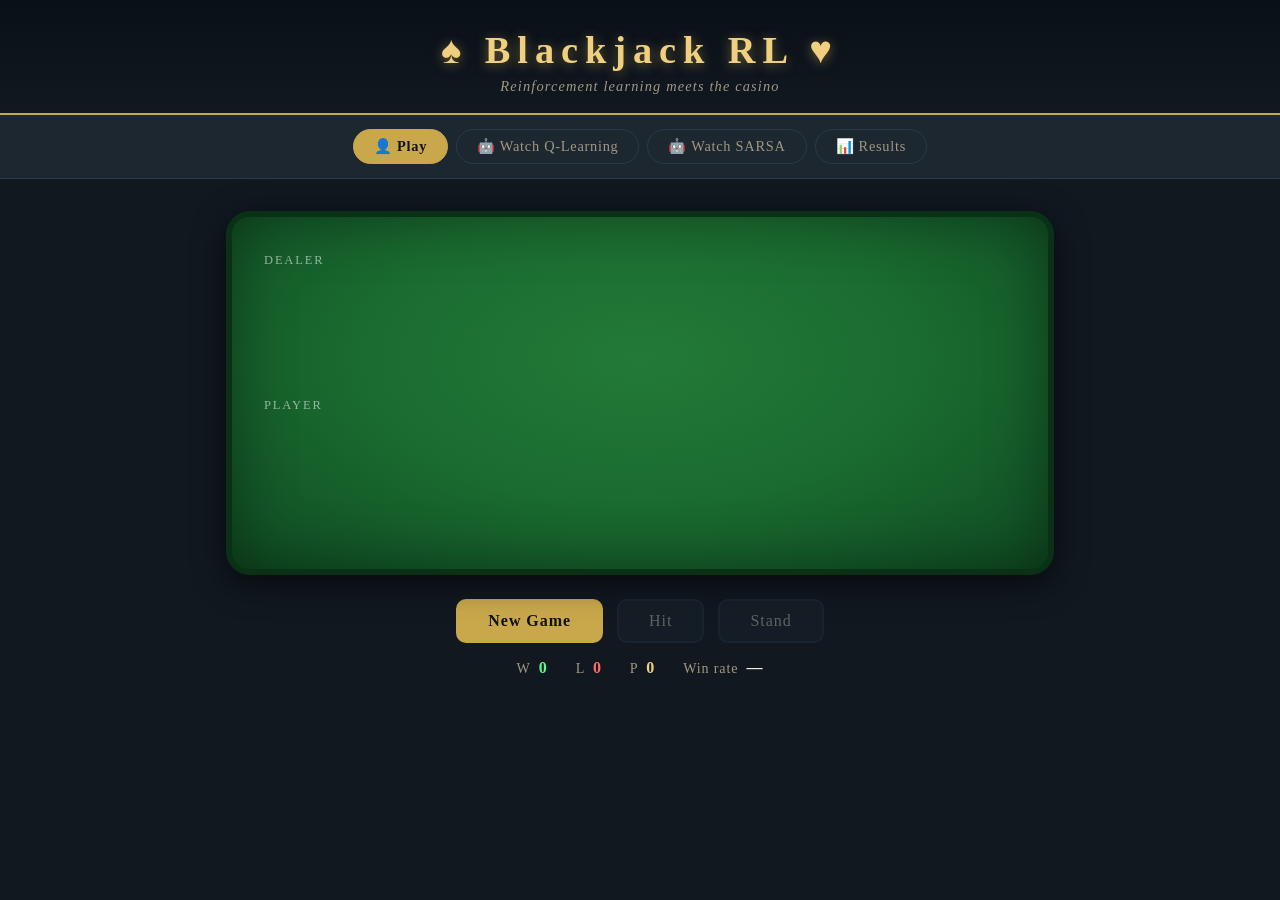
==== templates/index.html @ 24c7f141 "Add Flask web interface for blackjack RL project The web app uses the teammates' game engine (Card, " ====
<!DOCTYPE html>
<html lang="en">
<head>
  <meta charset="UTF-8" />
  <meta name="viewport" content="width=device-width, initial-scale=1.0" />
  <title>Blackjack RL</title>
  <link rel="stylesheet" href="/static/style.css" />
</head>
<body>

  <!-- ── Header ─────────────────────────────────────────────────────────── -->
  <header>
    <h1>&#9824; Blackjack RL &#9829;</h1>
    <p class="subtitle">Reinforcement learning meets the casino</p>
  </header>

  <!-- ── Mode selector ──────────────────────────────────────────────────── -->
  <div class="mode-bar">
    <button class="mode-btn active" data-mode="human">&#128100; Play</button>
    <button class="mode-btn"        data-mode="qlearning">&#129302; Watch Q-Learning</button>
    <button class="mode-btn"        data-mode="sarsa">&#129302; Watch SARSA</button>
    <button class="mode-btn"        data-mode="results">&#128202; Results</button>
  </div>

  <!-- ── Main content ───────────────────────────────────────────────────── -->
  <main>

    <!-- Game table (shown in human / AI watch modes) -->
    <section id="game-section">

      <div class="table-felt">

        <!-- Dealer area -->
        <div class="hand-area" id="dealer-area">
          <div class="hand-label">
            <span>DEALER</span>
            <span class="score" id="dealer-score"></span>
          </div>
          <div class="cards" id="dealer-cards"></div>
        </div>

        <!-- Outcome banner -->
        <div class="outcome-banner hidden" id="outcome-banner"></div>

        <!-- Player area -->
        <div class="hand-area" id="player-area">
          <div class="hand-label">
            <span>PLAYER</span>
            <span class="score" id="player-score"></span>
          </div>
          <div class="cards" id="player-cards"></div>
        </div>

      </div><!-- .table-felt -->

      <!-- Human controls -->
      <div class="controls" id="human-controls">
        <button id="btn-new"   class="ctrl-btn primary">New Game</button>
        <button id="btn-hit"   class="ctrl-btn" disabled>Hit</button>
        <button id="btn-stand" class="ctrl-btn" disabled>Stand</button>
      </div>

      <!-- AI watch controls -->
      <div class="controls hidden" id="ai-controls">
        <button id="btn-ai-new" class="ctrl-btn primary">New Game</button>
        <div class="speed-control">
          <label>Speed
            <input type="range" id="speed-slider"
                   min="200" max="1500" value="700" step="100" />
          </label>
          <span id="speed-label">0.7 s / move</span>
        </div>
      </div>

      <!-- Session stats bar -->
      <div class="session-stats">
        <span class="stat win">W <strong id="stat-w">0</strong></span>
        <span class="stat loss">L <strong id="stat-l">0</strong></span>
        <span class="stat push">P <strong id="stat-p">0</strong></span>
        <span class="stat rate">Win rate <strong id="stat-rate">—</strong></span>
      </div>

    </section><!-- #game-section -->

    <!-- Results panel (shown when "Results" mode is active) -->
    <section id="results-section" class="hidden">

      <h2>Experiment Results</h2>
      <p class="results-note">
        From <code>train_agents.py</code> — 10 000 training episodes,
        5 000 evaluation episodes, averaged over 3 random seeds.
      </p>

      <div class="results-table-wrap">
        <table id="results-table">
          <thead>
            <tr>
              <th>Algorithm</th><th>Schedule</th><th>Seed</th>
              <th>Wins</th><th>Losses</th><th>Draws</th>
              <th>Win Rate</th><th>Avg Reward</th>
            </tr>
          </thead>
          <tbody id="results-tbody"></tbody>
        </table>
      </div>

      <h2>Learning Curves</h2>
      <p class="results-note">
        Win rate evaluated every 1 000 training episodes.
        Shaded bands show min–max range across seeds.
      </p>
      <canvas id="curves-canvas" width="800" height="380"></canvas>

    </section><!-- #results-section -->

  </main>

  <script src="/static/script.js"></script>
</body>
</html>
---- static/style.css ----
/* style.css — Blackjack RL web interface */

/* ── Reset & base ─────────────────────────────────────────────────────────── */
*, *::before, *::after { box-sizing: border-box; margin: 0; padding: 0; }

:root {
  --felt:        #1a6b30;
  --felt-dark:   #0f4a21;
  --felt-light:  #237a38;
  --gold:        #c9a84c;
  --gold-light:  #f0d080;
  --text:        #f0ece0;
  --text-dim:    #a09880;
  --card-bg:     #fdfaf2;
  --red:         #c0392b;
  --win-green:   #27ae60;
  --loss-red:    #c0392b;
  --push-gold:   #f39c12;
  --bg:          #111820;
  --panel:       #1c2730;
  --border:      #2a3a4a;
  --radius:      10px;
}

html, body {
  height: 100%;
  font-family: 'Georgia', serif;
  background: var(--bg);
  color: var(--text);
}

/* ── Header ───────────────────────────────────────────────────────────────── */
header {
  text-align: center;
  padding: 28px 0 18px;
  background: linear-gradient(180deg, #0a1018 0%, #111820 100%);
  border-bottom: 2px solid var(--gold);
}

header h1 {
  font-size: 2.4rem;
  letter-spacing: .18em;
  color: var(--gold-light);
  text-shadow: 0 2px 12px rgba(201,168,76,.5);
}

header .subtitle {
  margin-top: 6px;
  font-size: .9rem;
  color: var(--text-dim);
  font-style: italic;
  letter-spacing: .08em;
}

/* ── Mode bar ─────────────────────────────────────────────────────────────── */
.mode-bar {
  display: flex;
  justify-content: center;
  gap: 8px;
  padding: 14px 16px;
  background: var(--panel);
  border-bottom: 1px solid var(--border);
  flex-wrap: wrap;
}

.mode-btn {
  padding: 8px 20px;
  border: 1px solid var(--border);
  border-radius: 20px;
  background: transparent;
  color: var(--text-dim);
  font-size: .9rem;
  cursor: pointer;
  transition: all .2s;
  font-family: inherit;
  letter-spacing: .05em;
}

.mode-btn:hover  { border-color: var(--gold); color: var(--gold); }
.mode-btn.active {
  background: var(--gold);
  border-color: var(--gold);
  color: #111;
  font-weight: bold;
}

/* ── Main layout ──────────────────────────────────────────────────────────── */
main {
  max-width: 860px;
  margin: 32px auto;
  padding: 0 16px;
}

.hidden { display: none !important; }

/* ── Table felt ───────────────────────────────────────────────────────────── */
.table-felt {
  background: radial-gradient(ellipse at 50% 40%,
    var(--felt-light) 0%, var(--felt) 50%, var(--felt-dark) 100%);
  border-radius: 24px;
  border: 6px solid #0a3015;
  box-shadow:
    inset 0 0 60px rgba(0,0,0,.35),
    0 8px 32px rgba(0,0,0,.6);
  padding: 36px 32px;
  min-height: 340px;
  display: flex;
  flex-direction: column;
  gap: 10px;
  position: relative;
}

/* ── Hand areas ───────────────────────────────────────────────────────────── */
.hand-area {
  display: flex;
  flex-direction: column;
  gap: 10px;
}

.hand-label {
  display: flex;
  align-items: baseline;
  gap: 10px;
  font-size: .78rem;
  letter-spacing: .15em;
  color: rgba(255,255,255,.55);
  text-transform: uppercase;
}

.hand-label .score {
  font-size: 1.1rem;
  font-weight: bold;
  color: var(--gold-light);
}

.cards {
  display: flex;
  flex-wrap: wrap;
  gap: 10px;
  min-height: 110px;
  align-items: center;
}

/* ── Playing card ─────────────────────────────────────────────────────────── */
.card {
  width: 72px;
  height: 104px;
  background: var(--card-bg);
  border-radius: 8px;
  box-shadow: 2px 4px 10px rgba(0,0,0,.45);
  display: grid;
  grid-template-rows: 1fr auto 1fr;
  padding: 6px 7px;
  font-weight: bold;
  position: relative;
  animation: deal .25s ease-out;
  flex-shrink: 0;
}

@keyframes deal {
  from { opacity: 0; transform: translateY(-18px) scale(.9); }
  to   { opacity: 1; transform: translateY(0)     scale(1);  }
}

.card .rank-top  { font-size: 1.1rem; line-height: 1; align-self: start; }
.card .suit-mid  {
  font-size: 1.7rem;
  text-align: center;
  line-height: 1;
  align-self: center;
}
.card .rank-bot  {
  font-size: 1.1rem;
  line-height: 1;
  align-self: end;
  text-align: right;
  transform: rotate(180deg);
}

.card.red  { color: var(--red); }
.card.black { color: #1a1a2e; }

/* Face-down / hidden card */
.card.hidden {
  background:
    repeating-linear-gradient(
      45deg,
      #1a3a8a 0px, #1a3a8a 6px,
      #1e44a0 6px, #1e44a0 12px
    );
  border: 2px solid #2244bb;
}
.card.hidden .rank-top,
.card.hidden .suit-mid,
.card.hidden .rank-bot { display: none; }

/* ── Outcome banner ───────────────────────────────────────────────────────── */
.outcome-banner {
  text-align: center;
  font-size: 1.5rem;
  font-weight: bold;
  letter-spacing: .12em;
  padding: 10px 0;
  text-shadow: 0 2px 8px rgba(0,0,0,.5);
  animation: pop .3s ease-out;
}

@keyframes pop {
  from { transform: scale(.7); opacity: 0; }
  to   { transform: scale(1);  opacity: 1; }
}

.outcome-banner.win  { color: #5dfc8a; }
.outcome-banner.loss { color: #ff6b6b; }
.outcome-banner.push { color: var(--gold-light); }

/* ── Controls ─────────────────────────────────────────────────────────────── */
.controls {
  display: flex;
  justify-content: center;
  align-items: center;
  gap: 14px;
  margin-top: 24px;
  flex-wrap: wrap;
}

.ctrl-btn {
  padding: 11px 30px;
  border: 2px solid var(--border);
  border-radius: var(--radius);
  background: var(--panel);
  color: var(--text);
  font-size: 1rem;
  cursor: pointer;
  font-family: inherit;
  letter-spacing: .06em;
  transition: all .2s;
}

.ctrl-btn:hover:not(:disabled) {
  border-color: var(--gold);
  color: var(--gold);
}

.ctrl-btn.primary {
  background: var(--gold);
  border-color: var(--gold);
  color: #111;
  font-weight: bold;
}

.ctrl-btn.primary:hover { background: var(--gold-light); }

.ctrl-btn:disabled {
  opacity: .35;
  cursor: not-allowed;
}

/* Speed control (AI mode) */
.speed-control {
  display: flex;
  align-items: center;
  gap: 10px;
  font-size: .85rem;
  color: var(--text-dim);
}

.speed-control input[type=range] {
  width: 120px;
  accent-color: var(--gold);
}

/* ── Session stats ────────────────────────────────────────────────────────── */
.session-stats {
  display: flex;
  justify-content: center;
  gap: 28px;
  margin-top: 16px;
  font-size: .88rem;
  letter-spacing: .06em;
  color: var(--text-dim);
}

.stat strong { font-size: 1rem; margin-left: 4px; }
.stat.win  strong { color: #5dfc8a; }
.stat.loss strong { color: #ff6b6b; }
.stat.push strong { color: var(--gold-light); }
.stat.rate strong { color: var(--text); }

/* ── Results section ──────────────────────────────────────────────────────── */
#results-section { display: flex; flex-direction: column; gap: 18px; }

#results-section h2 {
  font-size: 1.3rem;
  color: var(--gold-light);
  letter-spacing: .1em;
  border-bottom: 1px solid var(--border);
  padding-bottom: 8px;
}

.results-note {
  font-size: .85rem;
  color: var(--text-dim);
  font-style: italic;
}

.results-note code {
  font-style: normal;
  color: var(--gold);
  background: rgba(201,168,76,.12);
  padding: 1px 5px;
  border-radius: 4px;
}

/* Results table */
.results-table-wrap {
  overflow-x: auto;
  border-radius: var(--radius);
  border: 1px solid var(--border);
}

#results-table {
  width: 100%;
  border-collapse: collapse;
  font-size: .85rem;
}

#results-table th {
  background: #1c2d3a;
  color: var(--gold);
  padding: 10px 12px;
  text-align: left;
  letter-spacing: .06em;
  font-size: .78rem;
  text-transform: uppercase;
}

#results-table td {
  padding: 9px 12px;
  border-top: 1px solid var(--border);
  color: var(--text);
}

#results-table tr:hover td { background: rgba(255,255,255,.04); }

/* Learning curves canvas */
#curves-canvas {
  width: 100%;
  height: auto;
  border-radius: var(--radius);
  background: #131e28;
  border: 1px solid var(--border);
}
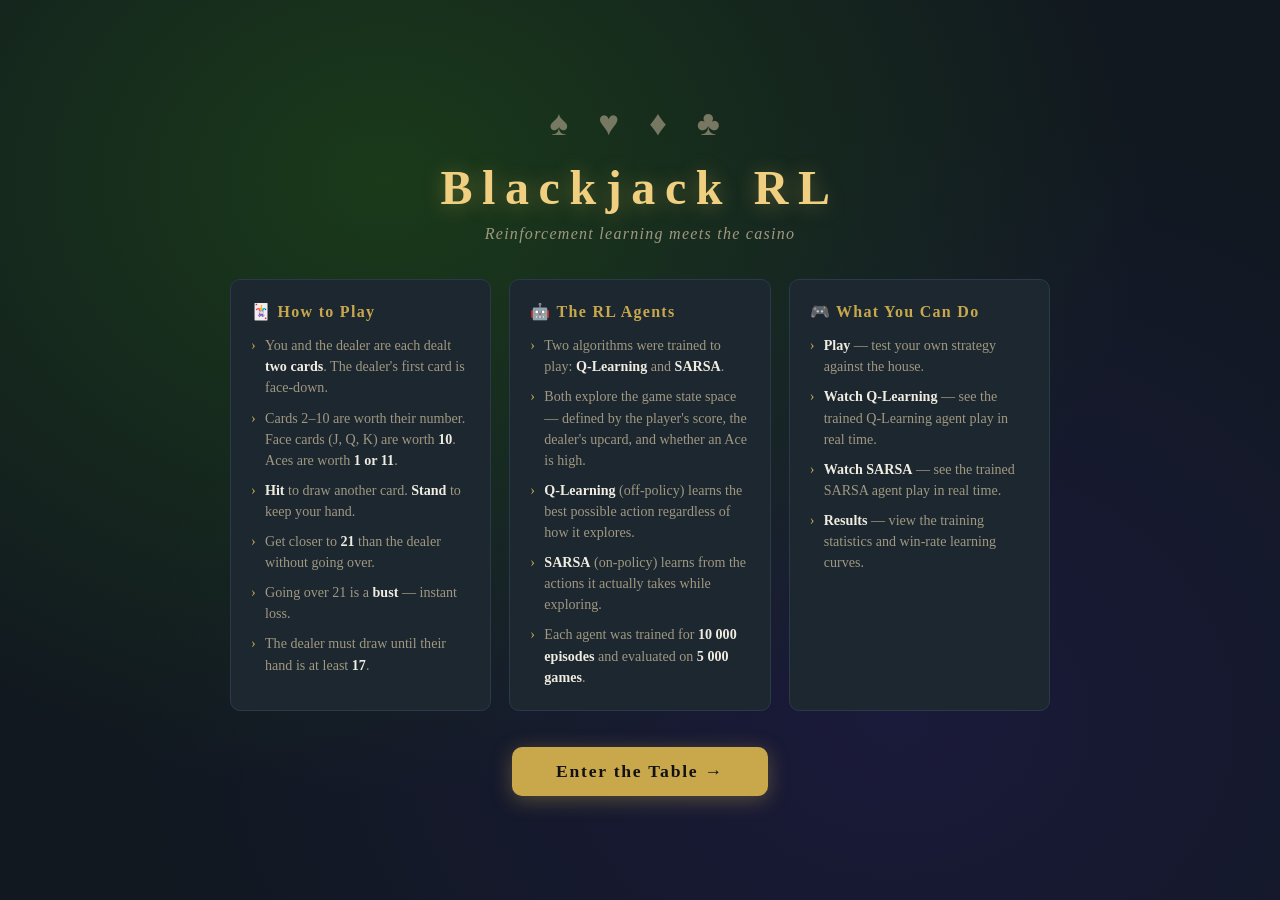
==== commit 7e7b2cbf: "Add start page explaining game rules and RL agents" ====
--- a/templates/index.html
+++ b/templates/index.html
@@ -8,14 +8,67 @@
 </head>
 <body>
 
+  <!-- ── Start / intro page ────────────────────────────────────────────── -->
+  <div id="start-page">
+
+    <div class="start-inner">
+      <div class="start-suits">&#9824; &#9829; &#9830; &#9827;</div>
+      <h1>Blackjack RL</h1>
+      <p class="start-tagline">Reinforcement learning meets the casino</p>
+
+      <div class="start-sections">
+
+        <!-- How to play -->
+        <div class="start-card">
+          <h2>&#127183; How to Play</h2>
+          <ul>
+            <li>You and the dealer are each dealt <strong>two cards</strong>. The dealer's first card is face‑down.</li>
+            <li>Cards 2–10 are worth their number. Face cards (J, Q, K) are worth <strong>10</strong>. Aces are worth <strong>1 or 11</strong>.</li>
+            <li><strong>Hit</strong> to draw another card. <strong>Stand</strong> to keep your hand.</li>
+            <li>Get closer to <strong>21</strong> than the dealer without going over.</li>
+            <li>Going over 21 is a <strong>bust</strong> — instant loss.</li>
+            <li>The dealer must draw until their hand is at least <strong>17</strong>.</li>
+          </ul>
+        </div>
+
+        <!-- The RL project -->
+        <div class="start-card">
+          <h2>&#129302; The RL Agents</h2>
+          <ul>
+            <li>Two algorithms were trained to play: <strong>Q-Learning</strong> and <strong>SARSA</strong>.</li>
+            <li>Both explore the game state space — defined by the player's score, the dealer's upcard, and whether an Ace is high.</li>
+            <li><strong>Q-Learning</strong> (off-policy) learns the best possible action regardless of how it explores.</li>
+            <li><strong>SARSA</strong> (on-policy) learns from the actions it actually takes while exploring.</li>
+            <li>Each agent was trained for <strong>10 000 episodes</strong> and evaluated on <strong>5 000 games</strong>.</li>
+          </ul>
+        </div>
+
+        <!-- Modes -->
+        <div class="start-card">
+          <h2>&#127918; What You Can Do</h2>
+          <ul>
+            <li><strong>Play</strong> — test your own strategy against the house.</li>
+            <li><strong>Watch Q-Learning</strong> — see the trained Q-Learning agent play in real time.</li>
+            <li><strong>Watch SARSA</strong> — see the trained SARSA agent play in real time.</li>
+            <li><strong>Results</strong> — view the training statistics and win-rate learning curves.</li>
+          </ul>
+        </div>
+
+      </div><!-- .start-sections -->
+
+      <button id="btn-start" class="start-btn">Enter the Table &#8594;</button>
+    </div>
+
+  </div><!-- #start-page -->
+
   <!-- ── Header ─────────────────────────────────────────────────────────── -->
-  <header>
+  <header class="hidden">
     <h1>&#9824; Blackjack RL &#9829;</h1>
     <p class="subtitle">Reinforcement learning meets the casino</p>
   </header>
 
   <!-- ── Mode selector ──────────────────────────────────────────────────── -->
-  <div class="mode-bar">
+  <div class="mode-bar hidden">
     <button class="mode-btn active" data-mode="human">&#128100; Play</button>
     <button class="mode-btn"        data-mode="qlearning">&#129302; Watch Q-Learning</button>
     <button class="mode-btn"        data-mode="sarsa">&#129302; Watch SARSA</button>
@@ -23,7 +76,7 @@
   </div>
 
   <!-- ── Main content ───────────────────────────────────────────────────── -->
-  <main>
+  <main class="hidden">
 
     <!-- Game table (shown in human / AI watch modes) -->
     <section id="game-section">
--- a/static/style.css
+++ b/static/style.css
@@ -29,6 +29,116 @@
   color: var(--text);
 }
 
+/* ── Start page ───────────────────────────────────────────────────────────── */
+#start-page {
+  min-height: 100vh;
+  display: flex;
+  align-items: center;
+  justify-content: center;
+  background:
+    radial-gradient(ellipse at 30% 20%, #1a3a1a 0%, transparent 60%),
+    radial-gradient(ellipse at 70% 80%, #1a1a3a 0%, transparent 60%),
+    var(--bg);
+  padding: 32px 16px;
+}
+
+.start-inner {
+  max-width: 820px;
+  width: 100%;
+  text-align: center;
+}
+
+.start-suits {
+  font-size: 2.2rem;
+  letter-spacing: .3em;
+  margin-bottom: 16px;
+  opacity: .7;
+}
+/* colour the red suits */
+.start-suits { color: var(--text-dim); }
+
+.start-inner h1 {
+  font-size: 3rem;
+  letter-spacing: .2em;
+  color: var(--gold-light);
+  text-shadow: 0 2px 20px rgba(201,168,76,.4);
+  margin-bottom: 10px;
+}
+
+.start-tagline {
+  font-size: 1rem;
+  color: var(--text-dim);
+  font-style: italic;
+  letter-spacing: .08em;
+  margin-bottom: 36px;
+}
+
+.start-sections {
+  display: grid;
+  grid-template-columns: repeat(auto-fit, minmax(230px, 1fr));
+  gap: 18px;
+  margin-bottom: 36px;
+  text-align: left;
+}
+
+.start-card {
+  background: var(--panel);
+  border: 1px solid var(--border);
+  border-radius: var(--radius);
+  padding: 22px 20px;
+}
+
+.start-card h2 {
+  font-size: 1rem;
+  color: var(--gold);
+  letter-spacing: .08em;
+  margin-bottom: 14px;
+}
+
+.start-card ul {
+  list-style: none;
+  display: flex;
+  flex-direction: column;
+  gap: 9px;
+}
+
+.start-card li {
+  font-size: .88rem;
+  color: var(--text-dim);
+  line-height: 1.5;
+  padding-left: 14px;
+  position: relative;
+}
+
+.start-card li::before {
+  content: "›";
+  position: absolute;
+  left: 0;
+  color: var(--gold);
+}
+
+.start-card li strong { color: var(--text); }
+
+.start-btn {
+  padding: 14px 44px;
+  background: var(--gold);
+  border: none;
+  border-radius: var(--radius);
+  color: #111;
+  font-size: 1.1rem;
+  font-weight: bold;
+  font-family: inherit;
+  letter-spacing: .1em;
+  cursor: pointer;
+  transition: background .2s, transform .15s;
+  box-shadow: 0 4px 20px rgba(201,168,76,.35);
+}
+
+.start-btn:hover {
+  background: var(--gold-light);
+  transform: translateY(-2px);
+}
+
 /* ── Header ───────────────────────────────────────────────────────────────── */
 header {
   text-align: center;
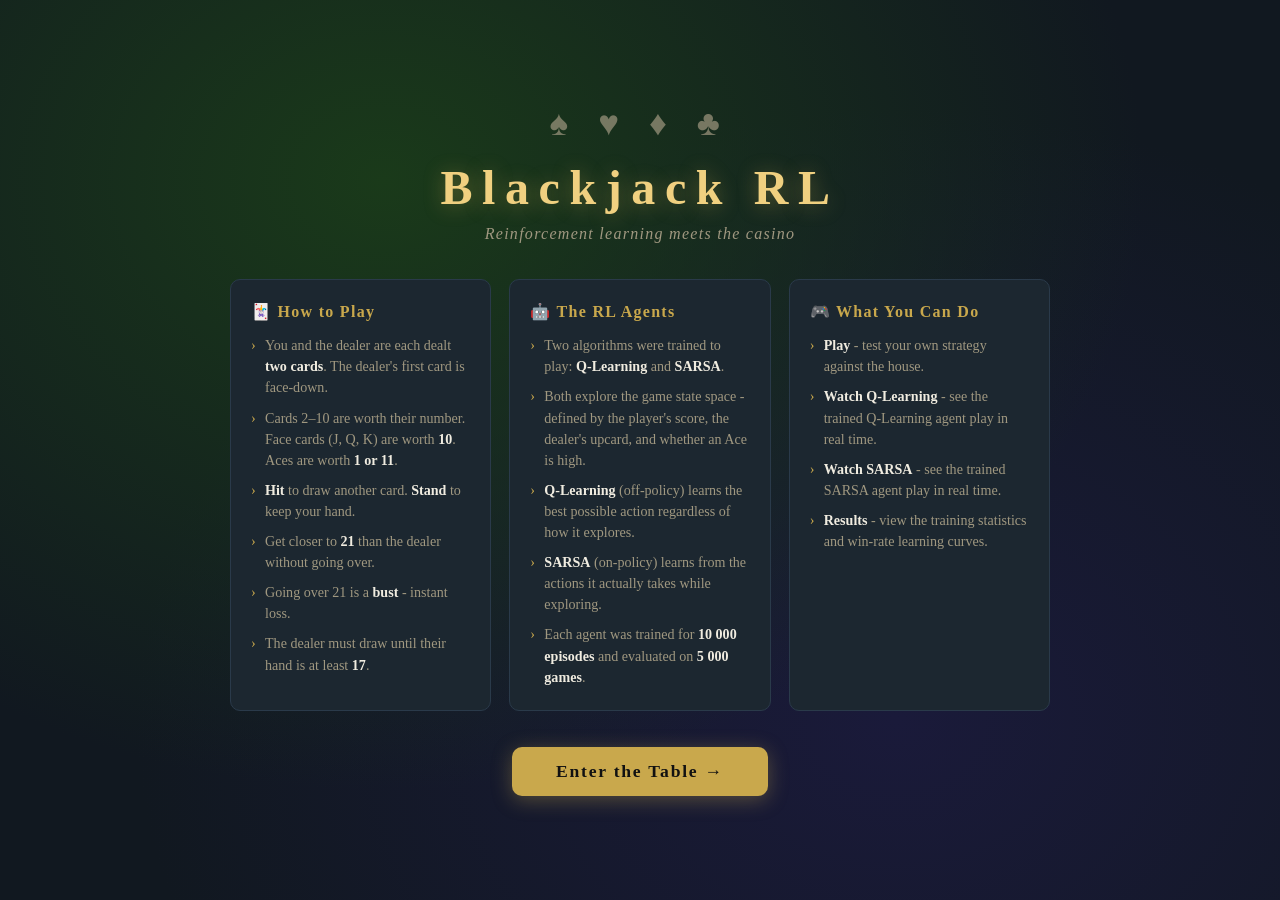
==== commit fff69cb3: "style: remove em dashes and remove unused session import" ====
--- a/templates/index.html
+++ b/templates/index.html
@@ -26,7 +26,7 @@
             <li>Cards 2–10 are worth their number. Face cards (J, Q, K) are worth <strong>10</strong>. Aces are worth <strong>1 or 11</strong>.</li>
             <li><strong>Hit</strong> to draw another card. <strong>Stand</strong> to keep your hand.</li>
             <li>Get closer to <strong>21</strong> than the dealer without going over.</li>
-            <li>Going over 21 is a <strong>bust</strong> — instant loss.</li>
+            <li>Going over 21 is a <strong>bust</strong> - instant loss.</li>
             <li>The dealer must draw until their hand is at least <strong>17</strong>.</li>
           </ul>
         </div>
@@ -36,7 +36,7 @@
           <h2>&#129302; The RL Agents</h2>
           <ul>
             <li>Two algorithms were trained to play: <strong>Q-Learning</strong> and <strong>SARSA</strong>.</li>
-            <li>Both explore the game state space — defined by the player's score, the dealer's upcard, and whether an Ace is high.</li>
+            <li>Both explore the game state space - defined by the player's score, the dealer's upcard, and whether an Ace is high.</li>
             <li><strong>Q-Learning</strong> (off-policy) learns the best possible action regardless of how it explores.</li>
             <li><strong>SARSA</strong> (on-policy) learns from the actions it actually takes while exploring.</li>
             <li>Each agent was trained for <strong>10 000 episodes</strong> and evaluated on <strong>5 000 games</strong>.</li>
@@ -47,10 +47,10 @@
         <div class="start-card">
           <h2>&#127918; What You Can Do</h2>
           <ul>
-            <li><strong>Play</strong> — test your own strategy against the house.</li>
-            <li><strong>Watch Q-Learning</strong> — see the trained Q-Learning agent play in real time.</li>
-            <li><strong>Watch SARSA</strong> — see the trained SARSA agent play in real time.</li>
-            <li><strong>Results</strong> — view the training statistics and win-rate learning curves.</li>
+            <li><strong>Play</strong> - test your own strategy against the house.</li>
+            <li><strong>Watch Q-Learning</strong> - see the trained Q-Learning agent play in real time.</li>
+            <li><strong>Watch SARSA</strong> - see the trained SARSA agent play in real time.</li>
+            <li><strong>Results</strong> - view the training statistics and win-rate learning curves.</li>
           </ul>
         </div>
 
@@ -130,7 +130,7 @@
         <span class="stat win">W <strong id="stat-w">0</strong></span>
         <span class="stat loss">L <strong id="stat-l">0</strong></span>
         <span class="stat push">P <strong id="stat-p">0</strong></span>
-        <span class="stat rate">Win rate <strong id="stat-rate">—</strong></span>
+        <span class="stat rate">Win rate <strong id="stat-rate">-</strong></span>
       </div>
 
     </section><!-- #game-section -->
@@ -140,7 +140,7 @@
 
       <h2>Experiment Results</h2>
       <p class="results-note">
-        From <code>train_agents.py</code> — 10 000 training episodes,
+        From <code>train_agents.py</code> - 10 000 training episodes,
         5 000 evaluation episodes, averaged over 3 random seeds.
       </p>
 
--- a/static/style.css
+++ b/static/style.css
@@ -1,4 +1,4 @@
-/* style.css — Blackjack RL web interface */
+/* style.css - Blackjack RL web interface */
 
 /* ── Reset & base ─────────────────────────────────────────────────────────── */
 *, *::before, *::after { box-sizing: border-box; margin: 0; padding: 0; }
